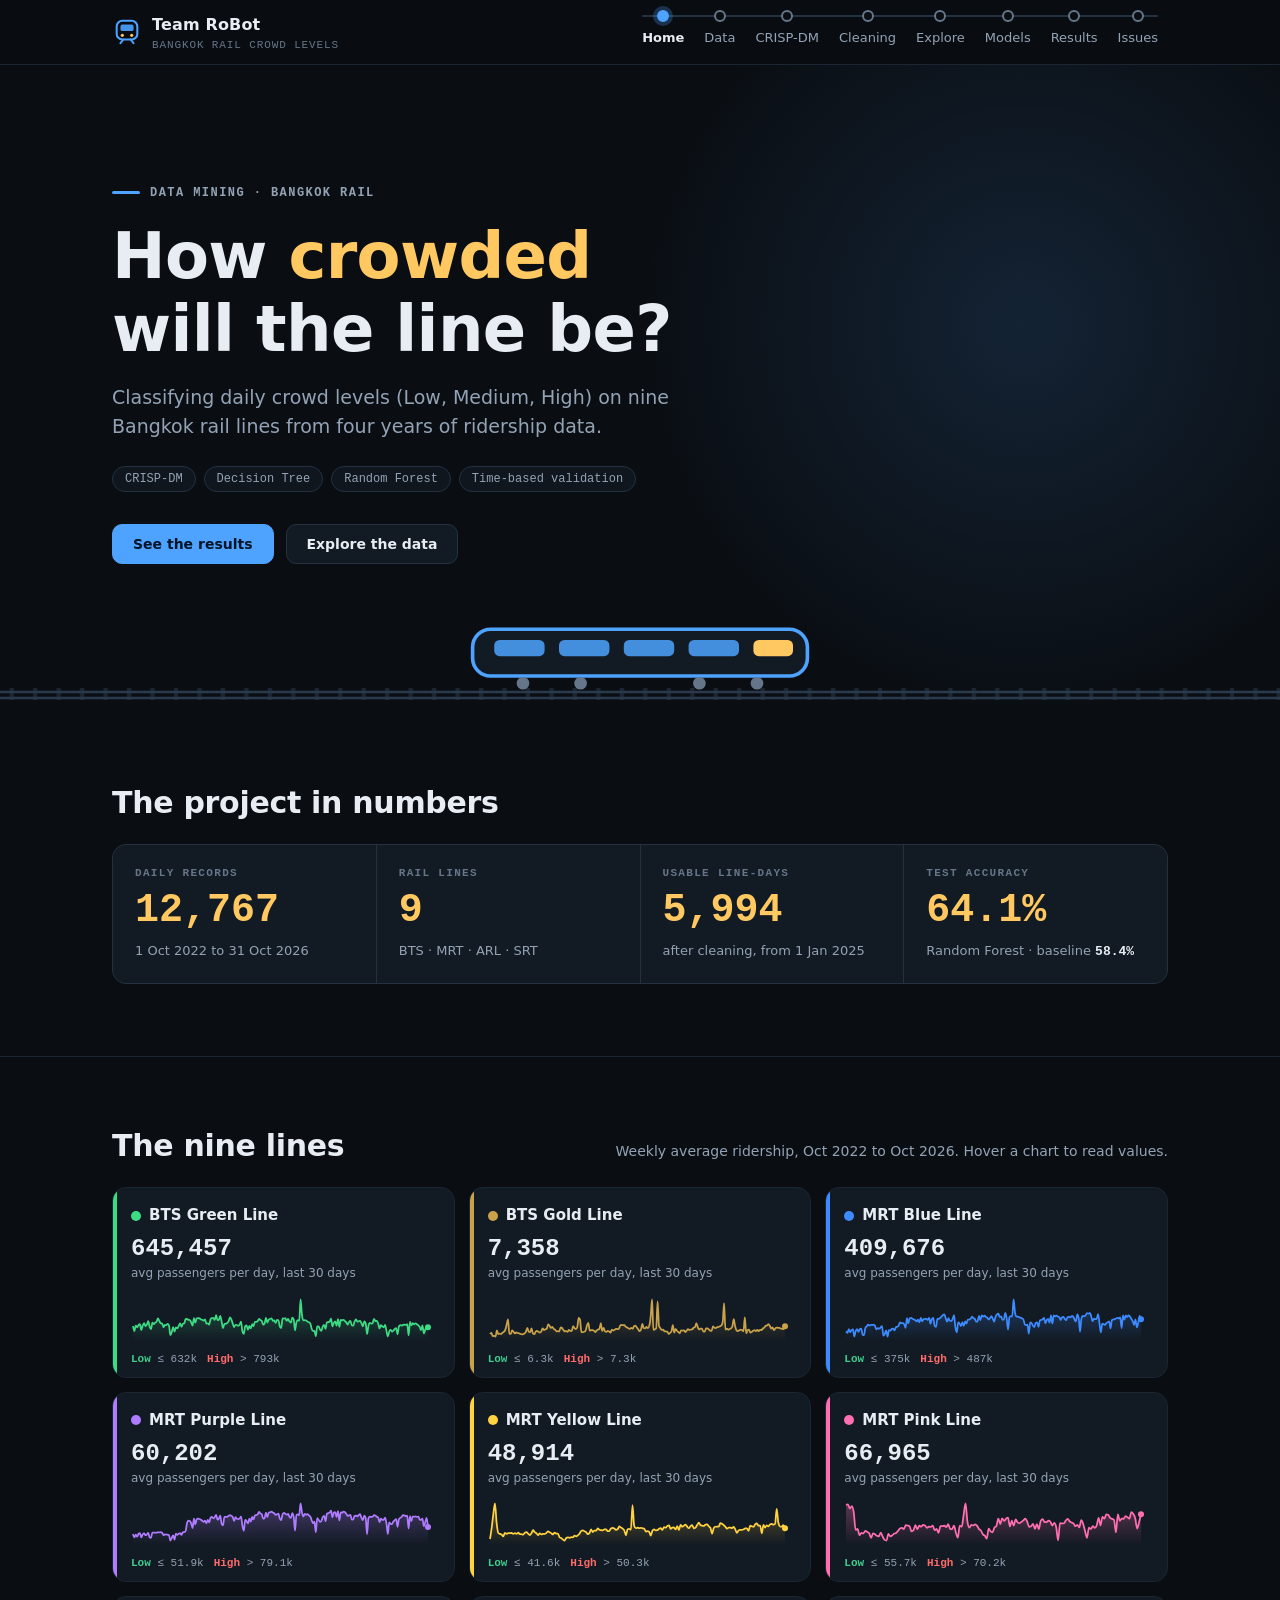
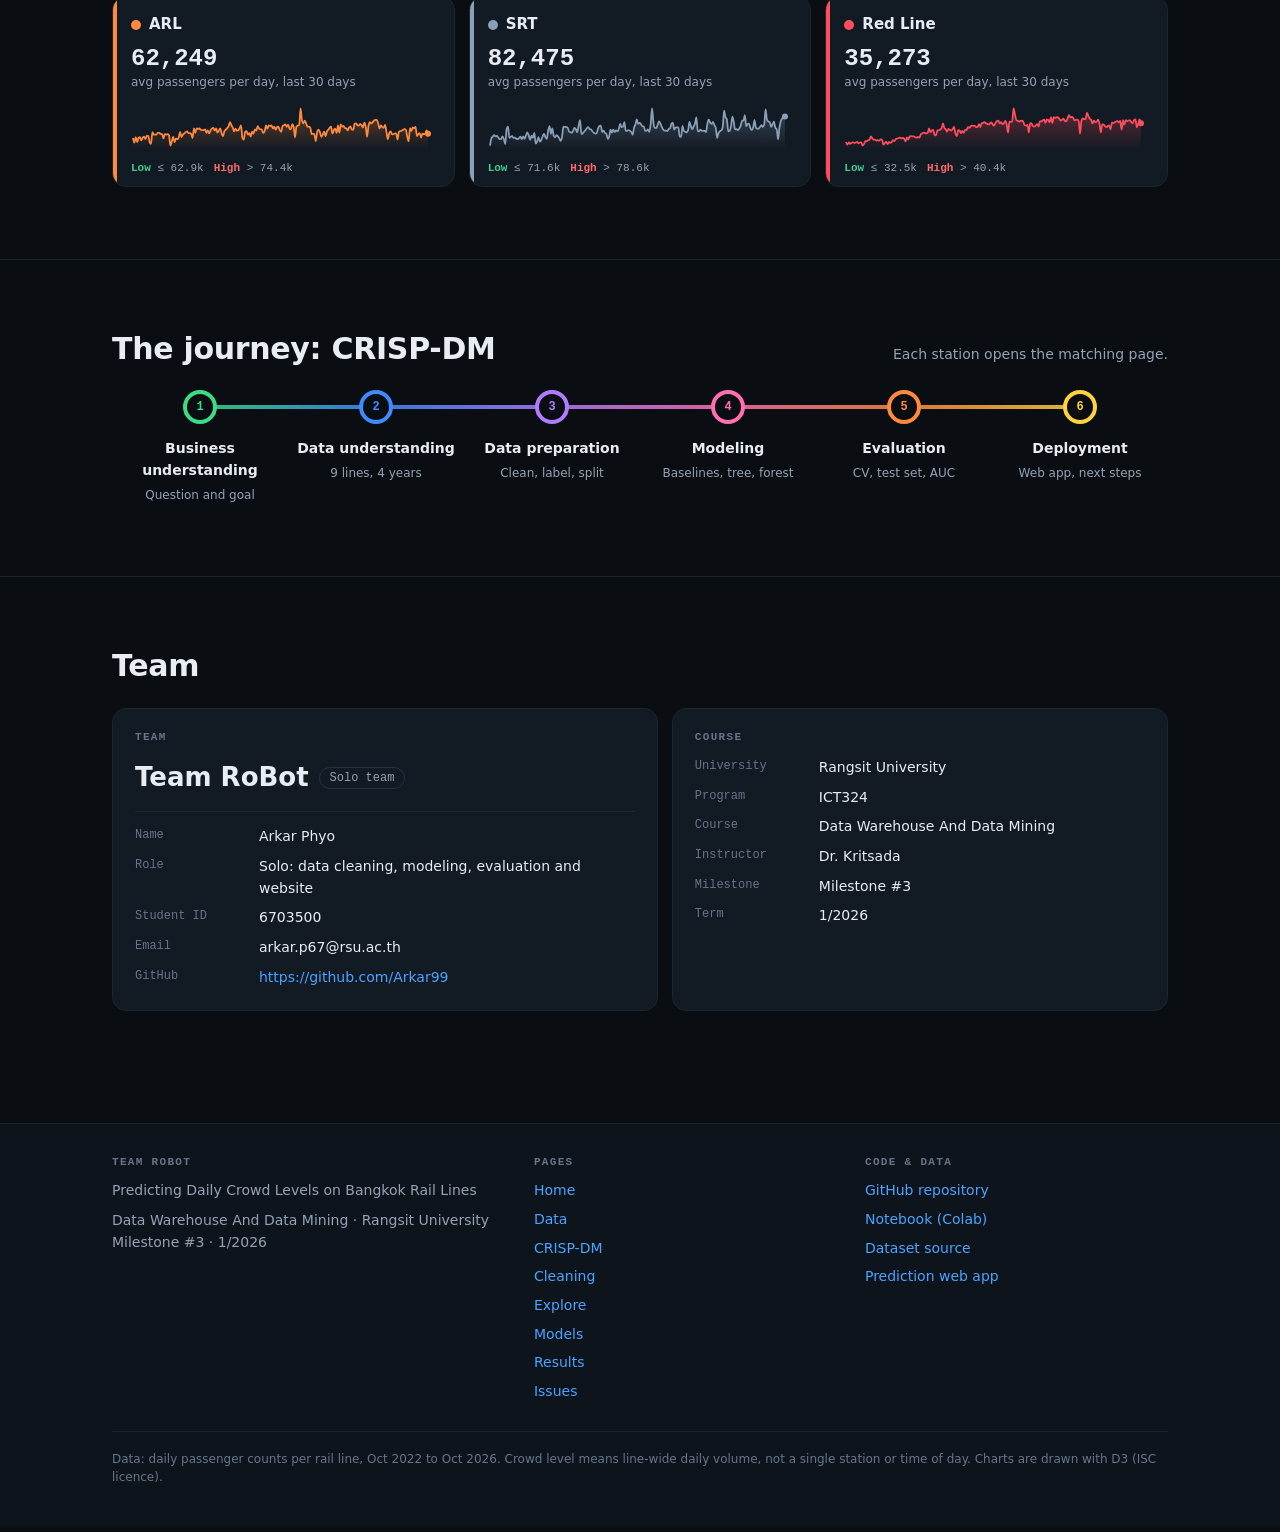
==== index.html @ c1cdb052 "initial push" ====
<!doctype html>
<html lang="en">
<head>
<meta charset="utf-8">
<meta name="viewport" content="width=device-width, initial-scale=1">
<title>Bangkok Rail Crowd Levels · Team RoBot</title>
<meta name="description" content="Data mining project: predicting Low, Medium or High daily crowd levels on nine Bangkok rail lines.">
<meta name="theme-color" content="#0a0e13">
<link rel="icon" href="assets/img/favicon.svg" type="image/svg+xml">
<link rel="stylesheet" href="assets/css/style.css">
</head>
<body data-page="home">
<a class="skip" href="#main">Skip to content</a>
<header id="site-header"></header>
<main id="main">

<section class="hero">
  <div class="wrap">
    <span class="kicker">Data mining · Bangkok rail</span>
    <h1>How <em>crowded</em> will the line be?</h1>
    <p class="lede">Classifying daily crowd levels (Low, Medium, High) on nine Bangkok rail lines from four years of ridership data.</p>
    <div class="chips" aria-label="Methods used">
      <span class="chip">CRISP-DM</span><span class="chip">Decision Tree</span><span class="chip">Random Forest</span><span class="chip">Time-based validation</span>
    </div>
    <div class="cta">
      <a class="btn primary" href="results.html">See the results</a>
      <a class="btn" href="explore.html">Explore the data</a>
    </div>
  </div>
  <div class="track" aria-hidden="true">
    <svg viewBox="0 0 1200 72" preserveAspectRatio="none">
      <defs><pattern id="sleepers" width="22" height="72" patternUnits="userSpaceOnUse"><rect x="9" y="46" width="4" height="12" fill="#1b2632"/></pattern></defs>
      <rect width="1200" height="72" fill="url(#sleepers)"/>
      <line x1="0" y1="50" x2="1200" y2="50" stroke="#2a3a4c" stroke-width="2.5" vector-effect="non-scaling-stroke"/>
      <line x1="0" y1="56" x2="1200" y2="56" stroke="#2a3a4c" stroke-width="2.5" vector-effect="non-scaling-stroke"/>
    </svg>
    <svg class="train" viewBox="0 0 190 40">
      <rect x="2" y="4" width="186" height="26" rx="10" fill="#121a23" stroke="#4da3ff" stroke-width="2"/>
      <g fill="#4da3ff" opacity=".85"><rect x="14" y="10" width="28" height="9" rx="3"/><rect x="50" y="10" width="28" height="9" rx="3"/><rect x="86" y="10" width="28" height="9" rx="3"/><rect x="122" y="10" width="28" height="9" rx="3"/></g>
      <rect x="158" y="10" width="22" height="9" rx="3" fill="#ffc861"/>
      <circle cx="30" cy="34" r="3.5" fill="#66768a"/><circle cx="62" cy="34" r="3.5" fill="#66768a"/><circle cx="128" cy="34" r="3.5" fill="#66768a"/><circle cx="160" cy="34" r="3.5" fill="#66768a"/>
    </svg>
  </div>
</section>

<section class="section">
  <div class="wrap">
    <div class="section-head"><h2>The project in numbers</h2></div>
    <div class="board" id="board" aria-live="polite"></div>
  </div>
</section>

<section class="section">
  <div class="wrap">
    <div class="section-head"><h2>The nine lines</h2><p>Weekly average ridership, Oct 2022 to Oct 2026. Hover a chart to read values.</p></div>
    <div class="cards" id="cards"></div>
  </div>
</section>

<section class="section">
  <div class="wrap">
    <div class="section-head"><h2>The journey: CRISP-DM</h2><p>Each station opens the matching page.</p></div>
    <ol class="route" id="route"></ol>
  </div>
</section>

<section class="section">
  <div class="wrap">
    <div class="section-head"><h2>Team</h2></div>
    <div class="team" id="team"></div>
  </div>
</section>

</main>
<footer id="site-footer"></footer>
<script src="assets/js/config.js"></script>
<script src="data/site-data.js"></script>
<script src="assets/vendor/d3.min.js"></script>
<script src="assets/js/charts.js"></script>
<script src="assets/js/charts-more.js"></script>
<script src="assets/js/common.js"></script>
<script src="assets/js/home.js"></script>
</body>
</html>
---- assets/css/style.css ----
/* ==========================================================================
   Team RoBot · Bangkok Rail Crowd Levels
   Design system: dark, minimal, train / departure-board theme
   ========================================================================== */

:root {
  color-scheme: dark;

  /* surfaces */
  --bg: #0a0e13;
  --bg-2: #0e141b;
  --surface: #121a23;
  --surface-2: #18222e;
  --border: #243140;
  --border-soft: #1b2632;

  /* text */
  --text: #e7edf3;
  --muted: #93a3b5;
  --faint: #66768a;

  /* accents */
  --accent: #4da3ff;          /* signal blue: links, focus, active station */
  --board: #ffc861;           /* departure-board amber: big numbers */
  --placeholder: #ffb547;

  /* crowd levels (always used with a text label too) */
  --low: #3ecf8e;
  --medium: #f5b942;
  --high: #ff6b6b;

  /* one colour per rail line */
  --l-bts-green: #3ddc84;
  --l-bts-gold: #c9a24a;
  --l-mrt-blue: #3d8bff;
  --l-mrt-purple: #b07cff;
  --l-mrt-yellow: #ffd23f;
  --l-mrt-pink: #ff6fb1;
  --l-arl: #ff8a3d;
  --l-srt: #8aa0b8;
  --l-red: #ff4d5e;

  --radius: 14px;
  --radius-sm: 8px;
  --maxw: 1120px;
  --gutter: clamp(16px, 4vw, 32px);

  --font: ui-sans-serif, system-ui, -apple-system, "Segoe UI", Roboto, "Helvetica Neue", Arial, sans-serif;
  --mono: ui-monospace, "SF Mono", "Cascadia Code", "JetBrains Mono", Menlo, Consolas, monospace;
}

*, *::before, *::after { box-sizing: border-box; }
html { scroll-behavior: smooth; -webkit-text-size-adjust: 100%; }
body {
  margin: 0;
  background: var(--bg);
  color: var(--text);
  font: 16px/1.55 var(--font);
  -webkit-font-smoothing: antialiased;
  min-height: 100vh;
  display: flex;
  flex-direction: column;
}
main { flex: 1; }
h1, h2, h3, h4 { line-height: 1.15; margin: 0; letter-spacing: -0.01em; }
p { margin: 0; }
a { color: var(--accent); text-decoration: none; }
a:hover { text-decoration: underline; text-underline-offset: 3px; }
:focus-visible { outline: 2px solid var(--accent); outline-offset: 3px; border-radius: 4px; }
img, svg { max-width: 100%; }

.skip {
  position: absolute; left: -999px; top: 8px; z-index: 100;
  background: var(--accent); color: #001428; padding: 8px 14px; border-radius: 6px; font-weight: 600;
}
.skip:focus { left: 8px; }
.sr-only {
  position: absolute !important; width: 1px; height: 1px; overflow: hidden;
  clip: rect(0 0 0 0); white-space: nowrap;
}
.wrap { width: 100%; max-width: var(--maxw); margin: 0 auto; padding: 0 var(--gutter); }
.mono { font-family: var(--mono); }

/* Placeholders for personal info: easy to spot, easy to replace in config.js */
.ph {
  color: var(--placeholder);
  border-bottom: 1px dashed var(--placeholder);
  white-space: nowrap;
}

/* ---------- Header / metro-style navigation ---------- */
.site-header {
  position: sticky; top: 0; z-index: 50;
  background: color-mix(in srgb, var(--bg) 82%, transparent);
  backdrop-filter: blur(12px);
  -webkit-backdrop-filter: blur(12px);
  border-bottom: 1px solid var(--border-soft);
}
.nav { display: flex; align-items: center; justify-content: space-between; gap: 16px; min-height: 64px; }
.brand { display: flex; align-items: center; gap: 10px; color: var(--text); font-weight: 650; letter-spacing: 0.01em; }
.brand:hover { text-decoration: none; }
.brand svg { width: 30px; height: 30px; flex: none; }
.brand small { display: block; font: 500 11px/1 var(--mono); color: var(--faint); letter-spacing: 0.08em; text-transform: uppercase; margin-top: 3px; }

.nav-list { display: flex; list-style: none; margin: 0; padding: 0; position: relative; }
.nav-list::before {            /* the track the stations sit on */
  content: ""; position: absolute; left: 10px; right: 10px; top: 9px; height: 2px;
  background: var(--border); border-radius: 2px;
}
.nav-list a {
  position: relative; display: block; padding: 22px 10px 10px; text-align: center;
  font-size: 13px; color: var(--muted); white-space: nowrap;
}
.nav-list a::before {          /* the station dot */
  content: ""; position: absolute; left: 50%; top: 4px; width: 12px; height: 12px;
  margin-left: -6px; border-radius: 50%;
  background: var(--bg); border: 2px solid var(--faint);
  transition: border-color .2s, background .2s, box-shadow .2s;
}
.nav-list a:hover { color: var(--text); text-decoration: none; }
.nav-list a:hover::before { border-color: var(--accent); }
.nav-list a[aria-current="page"] { color: var(--text); font-weight: 600; }
.nav-list a[aria-current="page"]::before {
  background: var(--accent); border-color: var(--accent);
  box-shadow: 0 0 0 4px color-mix(in srgb, var(--accent) 25%, transparent);
}
.nav-toggle {
  display: none; background: none; border: 1px solid var(--border); color: var(--text);
  border-radius: var(--radius-sm); padding: 8px 12px; font: 600 13px var(--font); cursor: pointer;
}

@media (max-width: 960px) {
  .nav-toggle { display: inline-flex; align-items: center; gap: 8px; }
  .nav-list {
    display: none; position: absolute; left: 0; right: 0; top: 64px; flex-direction: column;
    background: var(--bg-2); border-bottom: 1px solid var(--border); padding: 8px var(--gutter) 16px;
  }
  .nav-list::before { left: calc(var(--gutter) + 11px); right: auto; top: 14px; bottom: 22px; width: 2px; height: auto; }
  .nav-list.open { display: flex; }
  .nav-list a { text-align: left; padding: 10px 10px 10px 34px; font-size: 15px; }
  .nav-list a::before { left: 6px; top: 50%; margin: -6px 0 0 0; }
}

/* ---------- Hero ---------- */
.hero { position: relative; overflow: hidden; padding: clamp(56px, 11vw, 112px) 0 clamp(96px, 14vw, 150px); }
.hero::after {                  /* soft glow */
  content: ""; position: absolute; inset: -20% -10% auto auto; width: 60%; height: 120%;
  background: radial-gradient(closest-side, color-mix(in srgb, var(--accent) 14%, transparent), transparent);
  pointer-events: none;
}
.hero .wrap { position: relative; z-index: 1; }
.kicker {
  display: inline-flex; align-items: center; gap: 10px; font: 600 12px var(--mono);
  letter-spacing: 0.12em; text-transform: uppercase; color: var(--muted);
}
.kicker::before { content: ""; width: 28px; height: 3px; border-radius: 2px; background: var(--accent); }
.hero h1 { font-size: clamp(34px, 6.2vw, 64px); font-weight: 760; margin: 18px 0 16px; max-width: 14ch; }
.hero h1 em { font-style: normal; color: var(--board); }
.lede { font-size: clamp(16px, 2vw, 19px); color: var(--muted); max-width: 52ch; }
.chips { display: flex; flex-wrap: wrap; gap: 8px; margin-top: 24px; }
.chip {
  font: 500 12px var(--mono); color: var(--muted); border: 1px solid var(--border);
  border-radius: 999px; padding: 5px 12px; background: color-mix(in srgb, var(--surface) 70%, transparent);
}
.cta { display: flex; flex-wrap: wrap; gap: 12px; margin-top: 32px; }
.btn {
  display: inline-flex; align-items: center; gap: 8px; font: 600 14px var(--font);
  padding: 11px 20px; border-radius: 10px; border: 1px solid var(--border);
  color: var(--text); background: var(--surface); transition: border-color .2s, transform .2s;
}
.btn:hover { text-decoration: none; border-color: var(--accent); transform: translateY(-1px); }
.btn.primary { background: var(--accent); border-color: var(--accent); color: #001428; }
.btn.primary:hover { background: color-mix(in srgb, var(--accent) 88%, white); }

.track { position: absolute; left: 0; right: 0; bottom: 0; height: 72px; pointer-events: none; }
.track svg { width: 100%; height: 100%; display: block; }
.train { position: absolute; bottom: 20px; left: 0; width: 190px; animation: drive 26s linear infinite; }
@keyframes drive { from { transform: translateX(-220px); } to { transform: translateX(calc(100vw + 40px)); } }

/* ---------- Sections ---------- */
.section { padding: clamp(40px, 7vw, 72px) 0; }
.section + .section { border-top: 1px solid var(--border-soft); }
.section-head { display: flex; align-items: baseline; justify-content: space-between; gap: 16px; flex-wrap: wrap; margin-bottom: 24px; }
.section-head h2 { font-size: clamp(22px, 3vw, 30px); }
.section-head p { color: var(--muted); font-size: 14px; }
.eyebrow { font: 600 11px var(--mono); letter-spacing: .14em; text-transform: uppercase; color: var(--faint); margin-bottom: 8px; }

/* ---------- Departure-board stat tiles ---------- */
.board { display: grid; grid-template-columns: repeat(4, 1fr); gap: 1px; background: var(--border); border: 1px solid var(--border); border-radius: var(--radius); overflow: hidden; }
.tile { background: var(--surface); padding: 22px 22px 20px; }
.tile .label { font: 600 11px var(--mono); letter-spacing: .12em; text-transform: uppercase; color: var(--faint); }
.tile .num { font: 700 clamp(28px, 4vw, 40px)/1.1 var(--mono); color: var(--board); margin: 10px 0 8px; font-variant-numeric: tabular-nums; }
.tile .sub { font-size: 13px; color: var(--muted); }
.tile .sub b { color: var(--text); font-weight: 600; font-family: var(--mono); }
@media (max-width: 860px) { .board { grid-template-columns: repeat(2, 1fr); } }
@media (max-width: 420px)  { .tile { padding: 16px; } }

/* ---------- Line cards ---------- */
.cards { display: grid; grid-template-columns: repeat(3, 1fr); gap: 14px; }
.card {
  position: relative; background: var(--surface); border: 1px solid var(--border-soft);
  border-radius: var(--radius); padding: 16px 18px 12px; overflow: hidden;
}
.card::before { content: ""; position: absolute; left: 0; top: 0; bottom: 0; width: 4px; background: var(--c, var(--accent)); }
.card .name { display: flex; align-items: center; gap: 8px; font-weight: 650; font-size: 15px; }
.card .name i { width: 10px; height: 10px; border-radius: 50%; background: var(--c); flex: none; }
.card .big { font: 700 24px/1.2 var(--mono); margin-top: 8px; font-variant-numeric: tabular-nums; }
.card .cap { font-size: 12px; color: var(--muted); }
.card .spark { margin-top: 6px; height: 56px; position: relative; }
.card .levels { display: flex; gap: 10px; flex-wrap: wrap; margin-top: 8px; font: 500 11px var(--mono); color: var(--muted); }
.card .levels b { font-weight: 600; }
.lv-low { color: var(--low); } .lv-medium { color: var(--medium); } .lv-high { color: var(--high); }
@media (max-width: 900px) { .cards { grid-template-columns: repeat(2, 1fr); } }
@media (max-width: 560px) { .cards { grid-template-columns: 1fr; } }

/* ---------- CRISP-DM route map ---------- */
.route { list-style: none; margin: 0; padding: 0; display: grid; grid-template-columns: repeat(6, 1fr); position: relative; }
.route::before {
  content: ""; position: absolute; left: calc(100% / 12); right: calc(100% / 12); top: 15px; height: 4px; border-radius: 2px;
  background: linear-gradient(90deg, var(--l-bts-green), var(--l-mrt-blue), var(--l-mrt-purple), var(--l-mrt-pink), var(--l-arl), var(--l-mrt-yellow));
  opacity: .85;
}
.route li { position: relative; text-align: center; padding: 0 6px; }
.route a { display: block; color: var(--text); }
.route a:hover { text-decoration: none; }
.route .stop {
  display: block; width: 34px; height: 34px; margin: 0 auto 14px; border-radius: 50%;
  background: var(--bg); border: 4px solid var(--c); position: relative; z-index: 1;
  display: grid; place-items: center; font: 700 12px var(--mono); color: var(--c);
  transition: transform .2s, background .2s;
}
.route a:hover .stop, .route a:focus-visible .stop { transform: scale(1.12); background: color-mix(in srgb, var(--c) 18%, var(--bg)); }
.route .t { display: block; font-weight: 650; font-size: 14px; }
.route .d { display: block; font-size: 12px; color: var(--muted); margin-top: 4px; }
@media (max-width: 760px) {
  .route { grid-template-columns: 1fr; gap: 6px; }
  .route::before { left: 16px; right: auto; top: 16px; bottom: 16px; width: 4px; height: auto; background: linear-gradient(180deg, var(--l-bts-green), var(--l-mrt-blue), var(--l-mrt-purple), var(--l-mrt-pink), var(--l-arl), var(--l-mrt-yellow)); }
  .route li { text-align: left; padding: 0; }
  .route a { display: grid; grid-template-columns: 34px 1fr; column-gap: 16px; align-items: center; padding: 8px 0; }
  .route .stop { margin: 0; grid-row: span 2; }
  .route .d { margin-top: 0; }
}

/* ---------- Team card ---------- */
.team { display: grid; grid-template-columns: 1.1fr 1fr; gap: 14px; }
.panel { background: var(--surface); border: 1px solid var(--border-soft); border-radius: var(--radius); padding: 22px; }
.panel h3 { font-size: 13px; font: 600 11px var(--mono); letter-spacing: .12em; text-transform: uppercase; color: var(--faint); margin-bottom: 14px; }
.team-name { font-size: 26px; font-weight: 740; }
.team-name small { display: inline-block; margin-left: 10px; font: 500 12px var(--mono); color: var(--muted); border: 1px solid var(--border); border-radius: 999px; padding: 3px 10px; vertical-align: middle; }
.kv { display: grid; grid-template-columns: 110px 1fr; gap: 8px 14px; margin: 0; font-size: 14px; }
.kv dt { color: var(--faint); font: 500 12px var(--mono); padding-top: 2px; }
.kv dd { margin: 0; word-break: break-word; }
.member { padding-top: 14px; margin-top: 14px; border-top: 1px solid var(--border-soft); }
@media (max-width: 760px) { .team { grid-template-columns: 1fr; } .kv { grid-template-columns: 96px 1fr; } }

/* ---------- Tooltip (shared by all charts) ---------- */
.rb-tip {
  position: fixed; z-index: 200; pointer-events: none; opacity: 0; transition: opacity .12s;
  background: #05080c; border: 1px solid var(--border); border-radius: 8px; padding: 7px 10px;
  font: 500 12px/1.4 var(--mono); color: var(--text); box-shadow: 0 8px 24px rgba(0,0,0,.45); max-width: 260px;
}
.rb-tip.on { opacity: 1; }
.rb-tip b { color: var(--board); font-weight: 600; }
.rb-tip .m { color: var(--muted); }

/* ---------- Under-construction note (stub pages only) ---------- */
.stub { border: 1px dashed var(--border); border-radius: var(--radius); padding: 40px 28px; text-align: center; color: var(--muted); }
.stub h2 { color: var(--text); margin-bottom: 10px; }

/* ---------- Footer ---------- */
.site-footer { border-top: 1px solid var(--border-soft); background: var(--bg-2); padding: 32px 0 40px; margin-top: 40px; }
.foot { display: grid; grid-template-columns: 1.3fr 1fr 1fr; gap: 28px; font-size: 14px; color: var(--muted); }
.foot h4 { font: 600 11px var(--mono); letter-spacing: .12em; text-transform: uppercase; color: var(--faint); margin-bottom: 12px; }
.foot ul { list-style: none; margin: 0; padding: 0; display: grid; gap: 7px; }
.foot .fine { grid-column: 1 / -1; border-top: 1px solid var(--border-soft); padding-top: 18px; font-size: 12px; color: var(--faint); }
@media (max-width: 760px) { .foot { grid-template-columns: 1fr; gap: 22px; } }

@media (prefers-reduced-motion: reduce) {
  html { scroll-behavior: auto; }
  .train { animation: none; left: 62%; }
  * { transition: none !important; }
}

/* ==========================================================================
   Part 2 additions: inner-page hero, chart cards, controls, tables, cycle
   ========================================================================== */
.page-hero { padding: clamp(40px, 7vw, 76px) 0 8px; position: relative; }
.page-hero h1 { font-size: clamp(30px, 5vw, 50px); font-weight: 760; margin: 14px 0 12px; }
.page-hero .lede { max-width: 60ch; }

.grid-2 { display: grid; grid-template-columns: 1fr 1fr; gap: 14px; }
.grid-3 { display: grid; grid-template-columns: repeat(3, 1fr); gap: 14px; }
@media (max-width: 860px) { .grid-2, .grid-3 { grid-template-columns: 1fr; } }

.question { font-size: clamp(22px, 3.4vw, 34px); font-weight: 700; line-height: 1.25; letter-spacing: -0.01em; max-width: 30ch; }
.question em { font-style: normal; color: var(--board); }
.facts { display: grid; grid-template-columns: repeat(3, 1fr); gap: 1px; background: var(--border); border: 1px solid var(--border); border-radius: var(--radius); overflow: hidden; margin-top: 28px; }
.fact { background: var(--surface); padding: 16px 20px; }
.fact .k { font: 600 11px var(--mono); letter-spacing: .12em; text-transform: uppercase; color: var(--faint); }
.fact .v { margin-top: 8px; font-size: 15px; }
.fact .v b { font-weight: 600; }
@media (max-width: 760px) { .facts { grid-template-columns: 1fr; } }

.chart-card { background: var(--surface); border: 1px solid var(--border-soft); border-radius: var(--radius); padding: 20px 22px 18px; }
.chart-card + .chart-card { margin-top: 14px; }
.chart-head { display: flex; justify-content: space-between; align-items: flex-start; gap: 14px; flex-wrap: wrap; margin-bottom: 14px; }
.chart-head h3 { font-size: 17px; font-weight: 650; letter-spacing: 0; }
.chart-head p { font-size: 13px; color: var(--muted); margin-top: 3px; max-width: 62ch; }
.chart { position: relative; width: 100%; }
.chart svg { display: block; overflow: visible; }
.legend { display: flex; flex-wrap: wrap; gap: 8px 18px; font: 500 12px var(--mono); color: var(--muted); margin-bottom: 8px; }
.legend span { display: inline-flex; align-items: center; gap: 7px; }
.legend i { width: 14px; height: 10px; border-radius: 3px; display: inline-block; background: var(--c); }
.legend i.line { width: 2px; height: 14px; border-radius: 0; }
.legend i.hatch { background: repeating-linear-gradient(135deg, var(--c) 0 2px, transparent 2px 5px); border: 1px solid var(--c); }
.axis path, .axis line { stroke: var(--border); }
.axis text { fill: var(--faint); font-size: 11px; }

.seg { display: flex; flex-wrap: wrap; gap: 6px; }
.seg button {
  font: 500 12px var(--mono); color: var(--muted); background: transparent; cursor: pointer;
  border: 1px solid var(--border); border-radius: 999px; padding: 6px 12px; display: inline-flex; align-items: center; gap: 7px;
  transition: border-color .15s, background .15s, color .15s;
}
.seg button i { width: 8px; height: 8px; border-radius: 50%; background: var(--c, var(--accent)); display: inline-block; }
.seg button:hover { color: var(--text); border-color: var(--faint); }
.seg button[aria-pressed="true"] { color: var(--text); border-color: var(--c, var(--accent)); background: color-mix(in srgb, var(--c, var(--accent)) 16%, transparent); }

.share-row { display: grid; grid-template-columns: repeat(3, 1fr); gap: 10px; margin-top: 14px; }
.share { border: 1px solid var(--border-soft); border-radius: var(--radius-sm); padding: 10px 14px; background: var(--bg-2); }
.share .k { font: 600 11px var(--mono); letter-spacing: .1em; text-transform: uppercase; }
.share .v { font: 700 20px var(--mono); margin-top: 4px; }
.share .s { font-size: 12px; color: var(--muted); }
@media (max-width: 560px) { .share-row { grid-template-columns: 1fr; } }

.scroll-x { overflow-x: auto; }
.table { width: 100%; border-collapse: collapse; font-size: 14px; min-width: 520px; }
.table th { text-align: left; font: 600 11px var(--mono); letter-spacing: .1em; text-transform: uppercase; color: var(--faint); padding: 0 14px 10px 0; }
.table td { padding: 10px 14px 10px 0; border-top: 1px solid var(--border-soft); vertical-align: top; }
.table code, .code { font: 500 13px var(--mono); color: var(--board); }

.callout { border-left: 3px solid var(--accent); background: color-mix(in srgb, var(--accent) 8%, transparent); padding: 14px 18px; border-radius: 0 10px 10px 0; color: var(--muted); font-size: 14px; }
.callout b { color: var(--text); font-weight: 600; }

/* CRISP-DM cycle */
.cycle-wrap { display: grid; grid-template-columns: 1.05fr 1fr; gap: 28px; align-items: start; }
.cycle svg { width: 100%; height: auto; display: block; overflow: visible; }
.cycle .node { cursor: pointer; outline: none; }
.cycle .node circle.ring { fill: var(--bg); stroke: var(--c); stroke-width: 4; transition: fill .2s, transform .2s; transform-box: fill-box; transform-origin: center; }
.cycle .node:hover circle.ring, .cycle .node:focus-visible circle.ring, .cycle .node.on circle.ring { fill: color-mix(in srgb, var(--c) 22%, var(--bg)); }
.cycle .node:hover circle.ring { transform: scale(1.08); }
.cycle .node:focus-visible circle.ring { stroke-width: 6; }
.cycle .node text.n { fill: var(--c); font: 700 15px var(--mono); text-anchor: middle; dominant-baseline: central; pointer-events: none; }
.cycle .node text.lab { fill: var(--muted); font: 600 13px var(--font); }
.cycle .node.on text.lab { fill: var(--text); }
.cycle .arc { fill: var(--faint); opacity: .6; }
.cycle .core text { fill: var(--muted); font: 600 12px var(--mono); letter-spacing: .12em; text-anchor: middle; }
@media (max-width: 700px) { .cycle .node text.lab { display: none; } }

.phases { margin: 0 0 14px; }
.phases button { padding: 6px 11px; }
.phases button b { font-weight: 700; color: var(--c); }
.detail { background: var(--surface); border: 1px solid var(--border-soft); border-top: 3px solid var(--c, var(--accent)); border-radius: var(--radius); padding: 22px; min-height: 360px; }
.detail h3 { font-size: 22px; }
.detail .is { color: var(--muted); margin-top: 4px; font-size: 14px; }
.detail .fig { font: 700 clamp(22px, 3vw, 30px)/1.15 var(--mono); color: var(--board); margin: 18px 0 4px; }
.detail .figcap { font: 600 11px var(--mono); letter-spacing: .1em; text-transform: uppercase; color: var(--faint); }
.detail dl { margin: 18px 0 0; display: grid; gap: 12px; font-size: 14px; }
.detail dt { font: 600 11px var(--mono); letter-spacing: .1em; text-transform: uppercase; color: var(--faint); margin-bottom: 3px; }
.detail dd { margin: 0; }
.detail .go { margin-top: 18px; display: inline-flex; }
@media (max-width: 860px) { .cycle-wrap { grid-template-columns: 1fr; } .detail { min-height: 0; } }

.loops { display: grid; gap: 12px; }
.loop { background: var(--surface); border: 1px solid var(--border-soft); border-radius: var(--radius); padding: 16px 20px; display: grid; grid-template-columns: 250px 1fr auto; gap: 8px 22px; align-items: center; }
.loop .path { display: flex; align-items: center; flex-wrap: wrap; gap: 8px; font: 600 12px var(--mono); }
.loop .path span { display: inline-flex; align-items: center; gap: 6px; }
.loop .path i { width: 9px; height: 9px; border-radius: 50%; background: var(--c); display: inline-block; }
.loop .path .arrow { color: var(--faint); }
.loop p { font-size: 14px; color: var(--muted); }
.loop .ev { font: 600 13px var(--mono); color: var(--board); text-align: right; }
@media (max-width: 900px) { .loop { grid-template-columns: 1fr; } .loop .ev { text-align: left; } }

.why { display: grid; grid-template-columns: repeat(3, 1fr); gap: 14px; }
.why .panel h3 { margin-bottom: 8px; }
.why .panel p { font-size: 14px; color: var(--muted); }
.why .panel b { color: var(--text); font-weight: 650; display: block; font-size: 17px; margin-bottom: 6px; }
@media (max-width: 860px) { .why { grid-template-columns: 1fr; } }

/* previous / next page */
.pager { display: flex; justify-content: space-between; gap: 14px; padding: 8px 0 0; }
.pager a { display: block; border: 1px solid var(--border-soft); background: var(--surface); border-radius: var(--radius); padding: 14px 20px; min-width: 40%; color: var(--text); transition: border-color .2s; }
.pager a:hover { text-decoration: none; border-color: var(--accent); }
.pager small { display: block; font: 600 11px var(--mono); letter-spacing: .12em; text-transform: uppercase; color: var(--faint); margin-bottom: 4px; }
.pager .next { text-align: right; margin-left: auto; }
@media (max-width: 560px) { .pager { flex-direction: column; } .pager a { min-width: 0; } .pager .next { text-align: left; } }

/* ==========================================================================
   Part 2 additions: page heads, question card, flow, tables, chart boxes,
   segmented controls, legends, CRISP-DM phases
   ========================================================================== */
.page-head { padding: clamp(40px, 7vw, 72px) 0 8px; }
.page-head h1 { font-size: clamp(30px, 5vw, 48px); font-weight: 760; margin: 14px 0 12px; }
.page-head .lede { max-width: 60ch; }

.qcard {
  border: 1px solid var(--border); border-left: 4px solid var(--accent); border-radius: var(--radius);
  background: linear-gradient(135deg, var(--surface), var(--bg-2)); padding: clamp(20px, 4vw, 34px);
}
.qcard .q { font-size: clamp(20px, 3vw, 30px); font-weight: 650; line-height: 1.3; max-width: 30ch; }
.qcard .q em { font-style: normal; color: var(--board); }
.flow { display: flex; flex-wrap: wrap; align-items: center; gap: 10px; margin-top: 24px; }
.flow .node { font: 600 13px var(--mono); border: 1px solid var(--border); border-radius: 10px; padding: 8px 14px; background: var(--bg); }
.flow .node.out { display: inline-flex; gap: 8px; padding: 6px 8px; }
.flow .arrow { color: var(--faint); font: 700 18px var(--mono); }
.pill { border-radius: 6px; padding: 2px 9px; color: var(--ink, #06121c); font: 700 12px var(--mono); }
.pill.low { background: var(--low); } .pill.medium { background: var(--medium); } .pill.high { background: var(--high); }

.grid-2 { display: grid; grid-template-columns: 1fr 1fr; gap: 14px; }
.grid-2.wide-left { grid-template-columns: 1.25fr 1fr; }
@media (max-width: 860px) { .grid-2, .grid-2.wide-left { grid-template-columns: 1fr; } }
.panel .chart-title { font: 600 11px var(--mono); letter-spacing: .12em; text-transform: uppercase; color: var(--faint); margin-bottom: 4px; }
.panel .chart-sub { font-size: 13px; color: var(--muted); margin-bottom: 14px; }
.chart { position: relative; width: 100%; min-height: 40px; }
.caption { font-size: 12.5px; color: var(--muted); margin-top: 12px; }
.caption b { color: var(--text); font-weight: 600; }

.legend { display: flex; flex-wrap: wrap; gap: 6px 16px; font: 500 12px var(--mono); color: var(--muted); margin-top: 10px; }
.legend i { display: inline-block; width: 10px; height: 10px; border-radius: 3px; margin-right: 6px; vertical-align: -1px; }

.seg { display: flex; flex-wrap: wrap; gap: 6px; margin-bottom: 14px; }
.seg button {
  display: inline-flex; align-items: center; gap: 7px; font: 500 12.5px var(--font); color: var(--muted);
  background: var(--bg-2); border: 1px solid var(--border); border-radius: 999px; padding: 6px 12px; cursor: pointer;
  transition: border-color .15s, color .15s, background .15s;
}
.seg button i { width: 9px; height: 9px; border-radius: 50%; background: var(--c); }
.seg button:hover { color: var(--text); border-color: var(--faint); }
.seg button[aria-pressed="true"] { color: var(--text); border-color: var(--c); background: color-mix(in srgb, var(--c) 16%, var(--bg-2)); }
.readout { display: flex; flex-wrap: wrap; gap: 6px 22px; font: 500 12.5px var(--mono); color: var(--muted); margin-top: 12px; }
.readout b { color: var(--text); font-weight: 600; }

.callout {
  display: flex; gap: 14px; align-items: flex-start; border: 1px solid var(--border-soft); border-radius: var(--radius);
  background: var(--bg-2); padding: 16px 18px; font-size: 14px; color: var(--muted);
}
.callout::before { content: "i"; flex: none; width: 22px; height: 22px; border-radius: 50%; display: grid; place-items: center; background: var(--accent); color: #001428; font: 700 13px var(--mono); }
.callout b { color: var(--text); }

.table-wrap { overflow-x: auto; border: 1px solid var(--border-soft); border-radius: var(--radius); }
table.dict { width: 100%; border-collapse: collapse; font-size: 14px; min-width: 560px; }
.dict th { text-align: left; font: 600 11px var(--mono); letter-spacing: .1em; text-transform: uppercase; color: var(--faint); padding: 12px 16px; background: var(--bg-2); border-bottom: 1px solid var(--border); }
.dict td { padding: 11px 16px; border-bottom: 1px solid var(--border-soft); vertical-align: top; color: var(--muted); }
.dict tr:last-child td { border-bottom: 0; }
.dict td:first-child { color: var(--text); font-family: var(--mono); font-size: 13px; white-space: nowrap; }
.dict code { font: 12.5px var(--mono); color: var(--board); }

.board.three { grid-template-columns: repeat(4, 1fr); }
.board.small .tile { padding: 16px 18px; }
.board.small .num { font-size: clamp(22px, 3vw, 30px); }

/* ---------- CRISP-DM phases (vertical metro line) ---------- */
.phases { list-style: none; margin: 0; padding: 0; }
.phase { position: relative; display: grid; grid-template-columns: 48px 1fr; column-gap: 20px; padding-bottom: 26px; scroll-margin-top: 84px; }
.phase:not(:last-child)::before { content: ""; position: absolute; left: 22px; top: 48px; bottom: 0; width: 4px; border-radius: 2px; background: linear-gradient(180deg, var(--c), var(--cn, var(--c))); opacity: .85; }
.phase .badge { width: 48px; height: 48px; border-radius: 50%; border: 4px solid var(--c); background: var(--bg); display: grid; place-items: center; font: 700 16px var(--mono); color: var(--c); z-index: 1; }
.phase-card { background: var(--surface); border: 1px solid var(--border-soft); border-radius: var(--radius); padding: 22px; display: grid; grid-template-columns: 1.05fr 1fr; gap: 24px; }
.phase-card h3 { font-size: 21px; margin-bottom: 14px; }
.phase-card dl { margin: 0; display: grid; gap: 12px; }
.phase-card dt { font: 600 10.5px var(--mono); letter-spacing: .12em; text-transform: uppercase; color: var(--faint); margin-bottom: 3px; }
.phase-card dd { margin: 0; font-size: 14.5px; color: var(--muted); }
.phase-card dd b { color: var(--text); font-weight: 600; }
.phase-card .more { display: inline-block; margin-top: 14px; font: 600 13px var(--font); }
.phase-viz { align-self: center; min-width: 0; }
.phase-viz .chart-title { font: 600 10.5px var(--mono); letter-spacing: .12em; text-transform: uppercase; color: var(--faint); margin-bottom: 8px; }
@media (max-width: 860px) { .phase-card { grid-template-columns: 1fr; gap: 18px; padding: 18px; } }
@media (max-width: 480px) { .phase { grid-template-columns: 38px 1fr; column-gap: 12px; } .phase .badge { width: 38px; height: 38px; font-size: 14px; } .phase:not(:last-child)::before { left: 17px; top: 38px; } }

.ladder { display: grid; gap: 8px; }
.ladder .step { display: grid; grid-template-columns: 26px 1fr; gap: 10px; align-items: center; background: var(--bg-2); border: 1px solid var(--border-soft); border-radius: 10px; padding: 9px 12px; }
.ladder .step b { font-size: 13.5px; }
.ladder .step span { display: block; font: 500 11.5px var(--mono); color: var(--muted); }
.ladder .n { width: 26px; height: 26px; border-radius: 50%; display: grid; place-items: center; font: 700 12px var(--mono); background: var(--surface-2); color: var(--accent); }

.iter { display: grid; gap: 12px; }
.iter-item { display: grid; grid-template-columns: auto 1fr; gap: 16px; align-items: start; background: var(--surface); border: 1px solid var(--border-soft); border-radius: var(--radius); padding: 16px 18px; }
.iter-item .path { font: 700 12px var(--mono); color: var(--accent); border: 1px solid var(--border); border-radius: 999px; padding: 4px 11px; white-space: nowrap; }
.iter-item p { font-size: 14.5px; color: var(--muted); } .iter-item p b { color: var(--text); font-weight: 600; }
@media (max-width: 560px) { .iter-item { grid-template-columns: 1fr; gap: 8px; } .iter-item .path { justify-self: start; } }
@media (max-width: 860px) { .board.three { grid-template-columns: repeat(2, 1fr); } }

/* mini evidence chart inside a CRISP-DM phase panel */
.detail .mini { margin-top: 18px; padding-top: 16px; border-top: 1px solid var(--border-soft); }
.detail .mini-title { font: 600 11px var(--mono); letter-spacing: .1em; text-transform: uppercase; color: var(--faint); margin-bottom: 10px; }
.detail .mini .flow .node { font-size: 12px; padding: 6px 10px; }
.detail .mini .ladder .step b { font-size: 13.5px; }
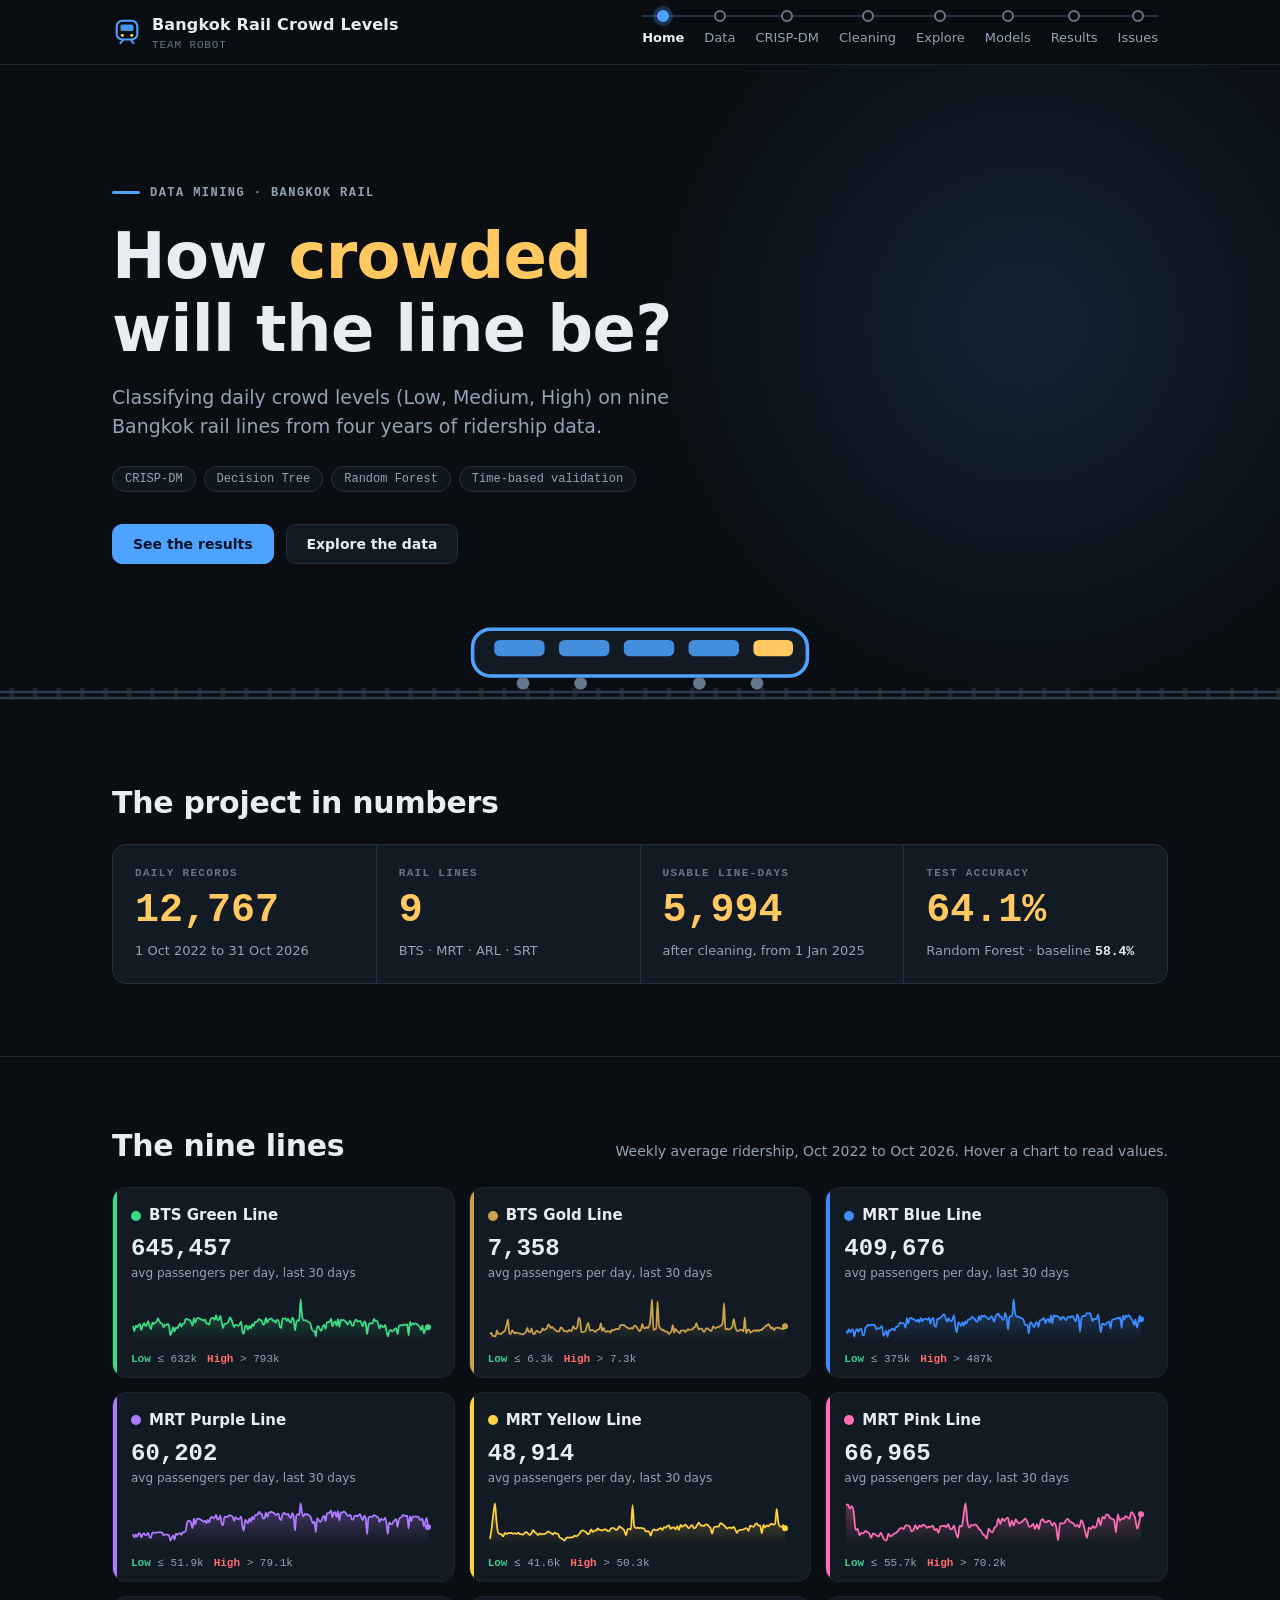
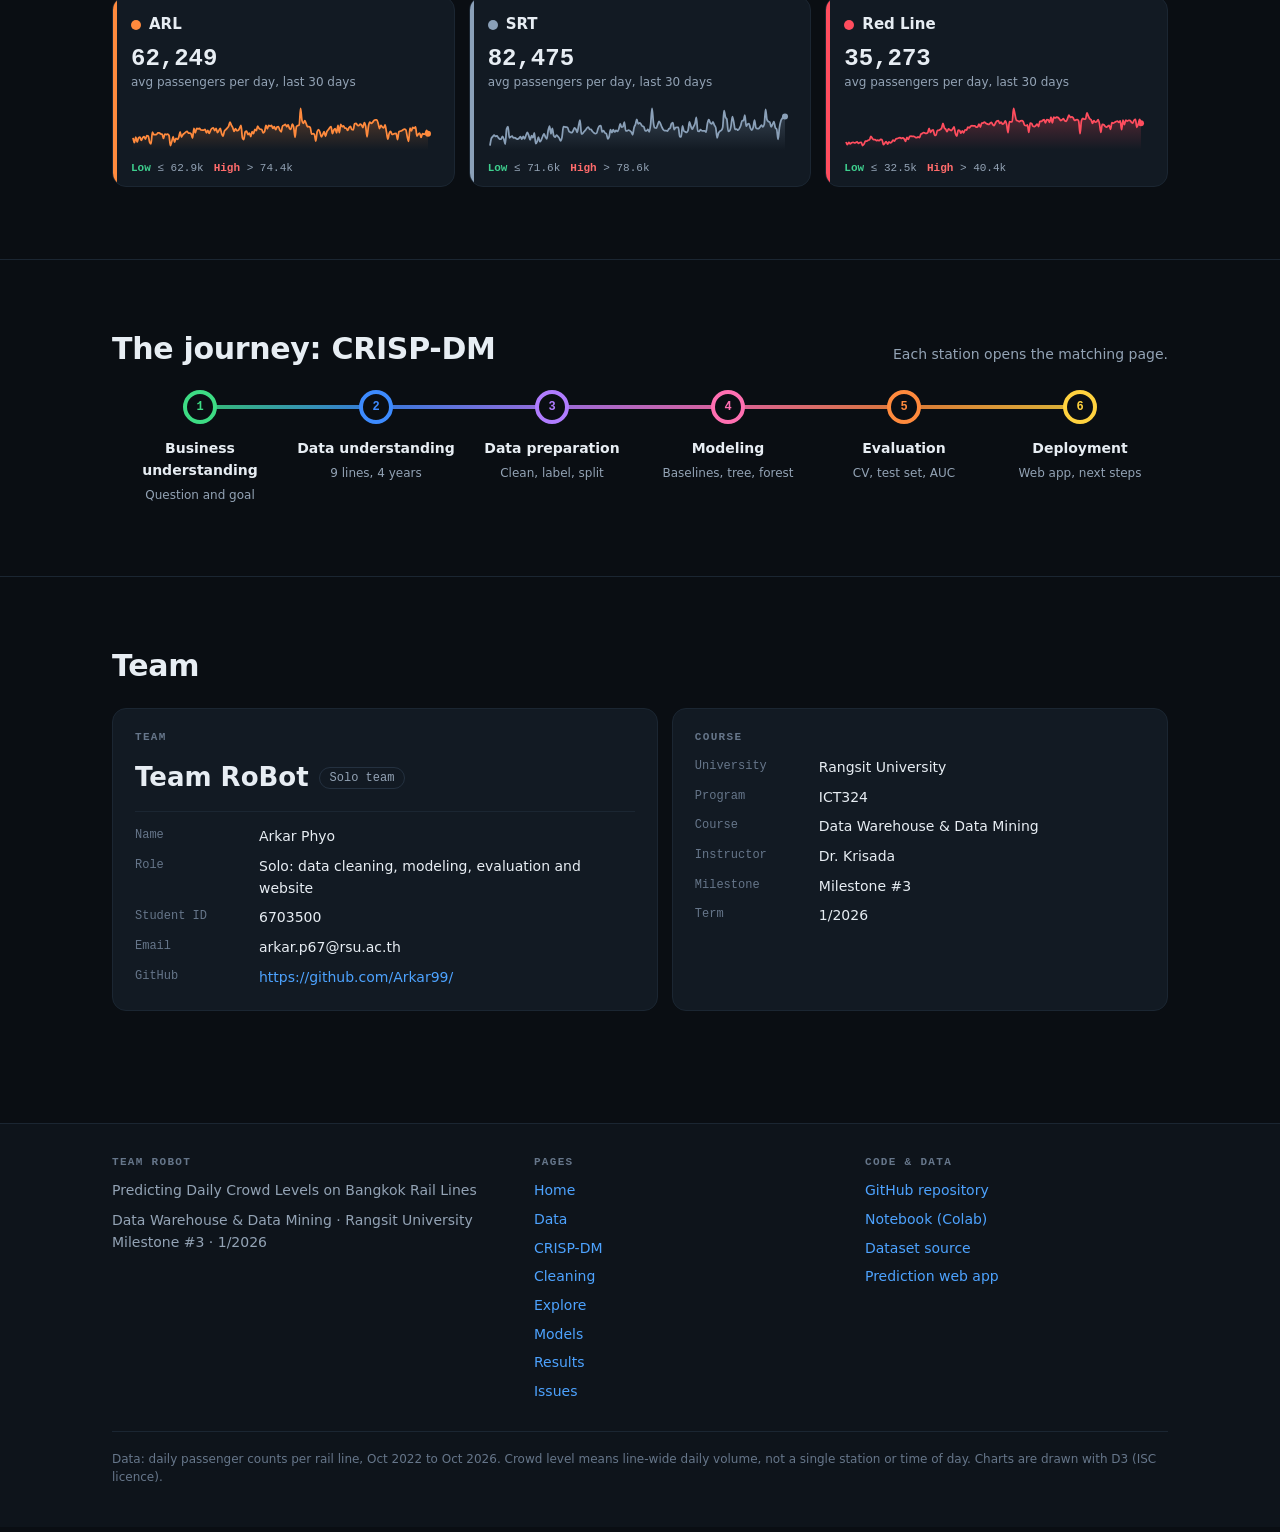
==== commit 33d0b3c8: "Cleaning & Explore Sections Added" ====
--- a/index.html
+++ b/index.html
@@ -3,7 +3,7 @@
 <head>
 <meta charset="utf-8">
 <meta name="viewport" content="width=device-width, initial-scale=1">
-<title>Bangkok Rail Crowd Levels · Team RoBot</title>
+<title>Bangkok Rail Crowd LevelsTeam RoBot · Team RoBot</title>
 <meta name="description" content="Data mining project: predicting Low, Medium or High daily crowd levels on nine Bangkok rail lines.">
 <meta name="theme-color" content="#0a0e13">
 <link rel="icon" href="assets/img/favicon.svg" type="image/svg+xml">
--- a/assets/css/style.css
+++ b/assets/css/style.css
@@ -494,3 +494,20 @@
 .detail .mini-title { font: 600 11px var(--mono); letter-spacing: .1em; text-transform: uppercase; color: var(--faint); margin-bottom: 10px; }
 .detail .mini .flow .node { font-size: 12px; padding: 6px 10px; }
 .detail .mini .ladder .step b { font-size: 13.5px; }
+
+/* ==========================================================================
+   Part 3 additions: findings, gradient key, wrapped tables, takeaway cards
+   ========================================================================== */
+.finding { font-size: 14px; color: var(--muted); margin: 0 0 14px; max-width: 70ch; }
+.finding b { color: var(--text); font-weight: 650; }
+.grad { height: 8px; border-radius: 4px; margin-top: 14px; }
+.grad-labels { display: flex; justify-content: space-between; font: 500 11px var(--mono); color: var(--faint); margin-top: 5px; }
+table.dict.wrap td:first-child { font-family: var(--font); font-size: 14px; white-space: normal; color: var(--text); min-width: 190px; }
+table.dict.wrap td:nth-child(2) { min-width: 200px; color: var(--text); }
+.takeaways { display: grid; grid-template-columns: repeat(3, 1fr); gap: 14px; }
+.takeaways .panel b { display: block; color: var(--text); font-size: 17px; font-weight: 650; margin-bottom: 6px; }
+.takeaways .panel p { font-size: 14px; color: var(--muted); }
+.takeaways .panel .ev { margin-top: 12px; font: 600 12.5px var(--mono); color: var(--board); }
+@media (max-width: 860px) { .takeaways { grid-template-columns: 1fr; } }
+#facts.board { grid-template-columns: repeat(3, 1fr); }
+@media (max-width: 560px) { #facts.board { grid-template-columns: repeat(2, 1fr); } }
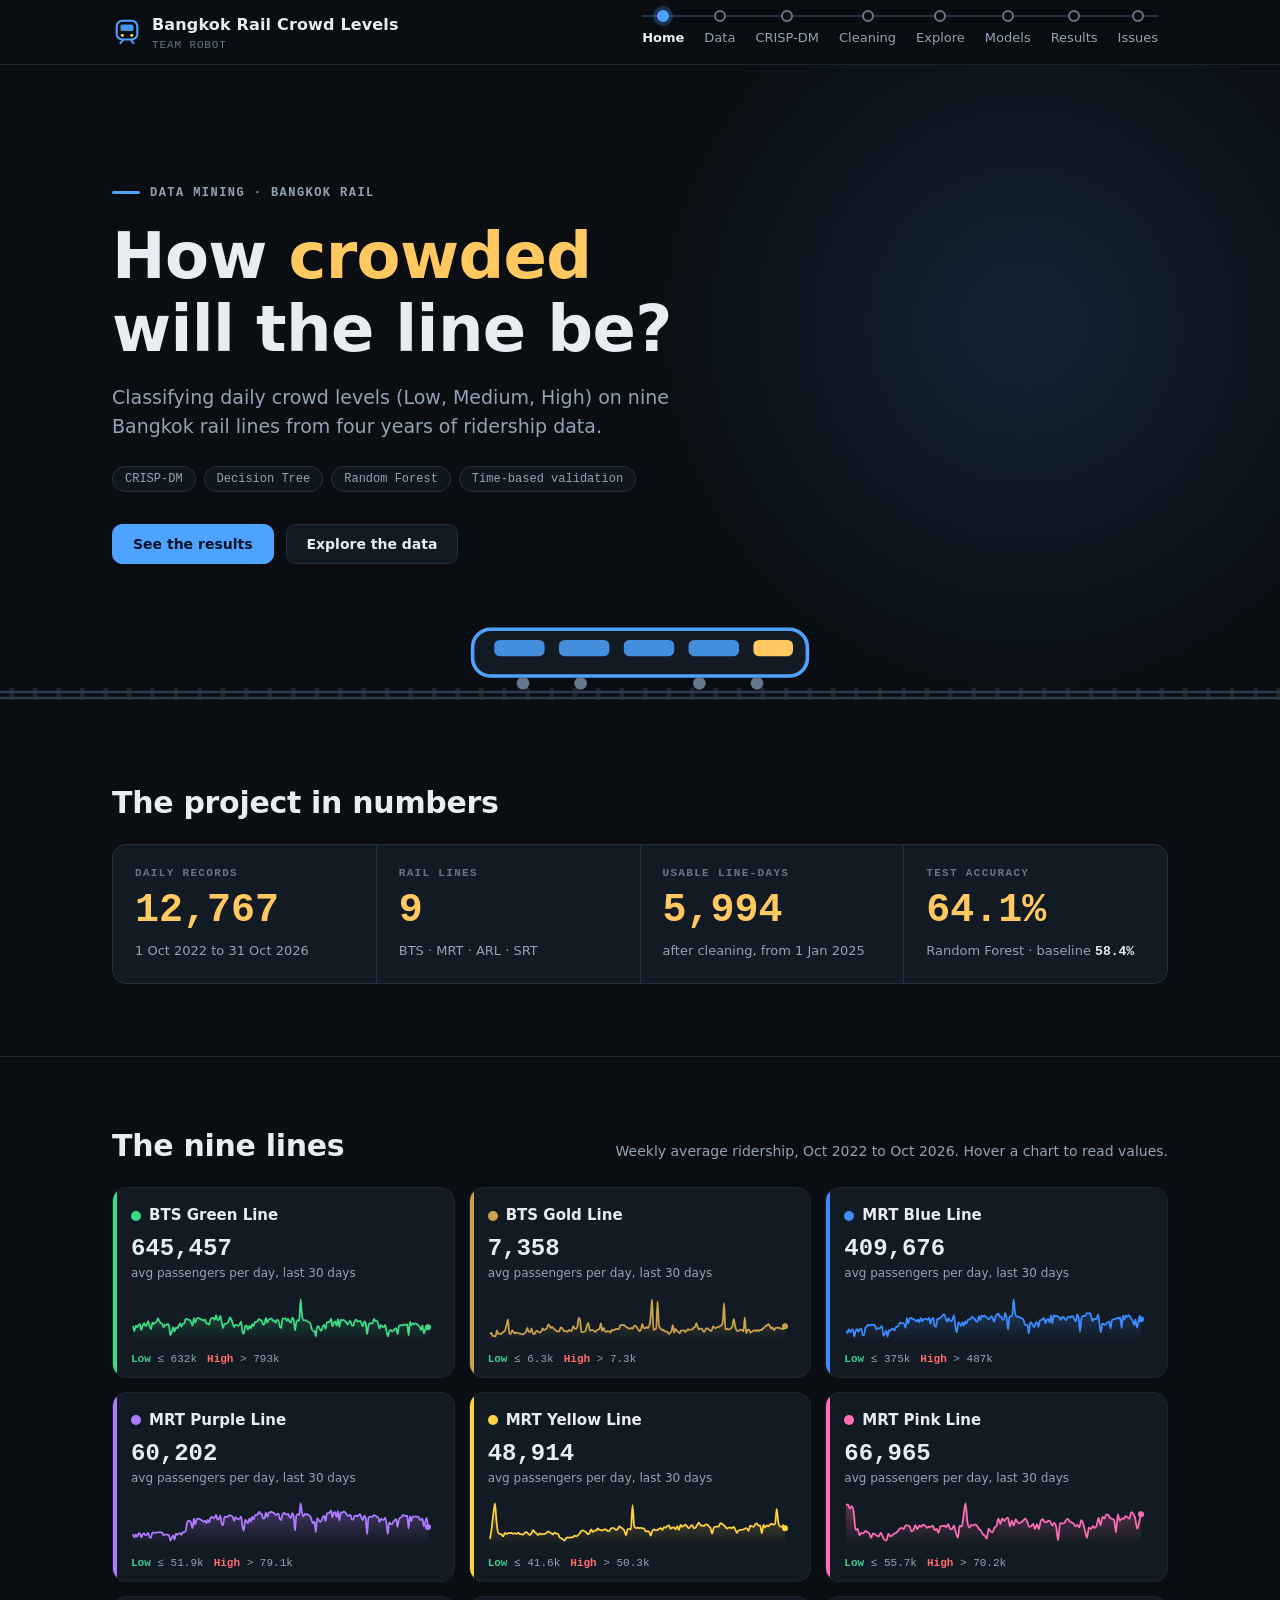
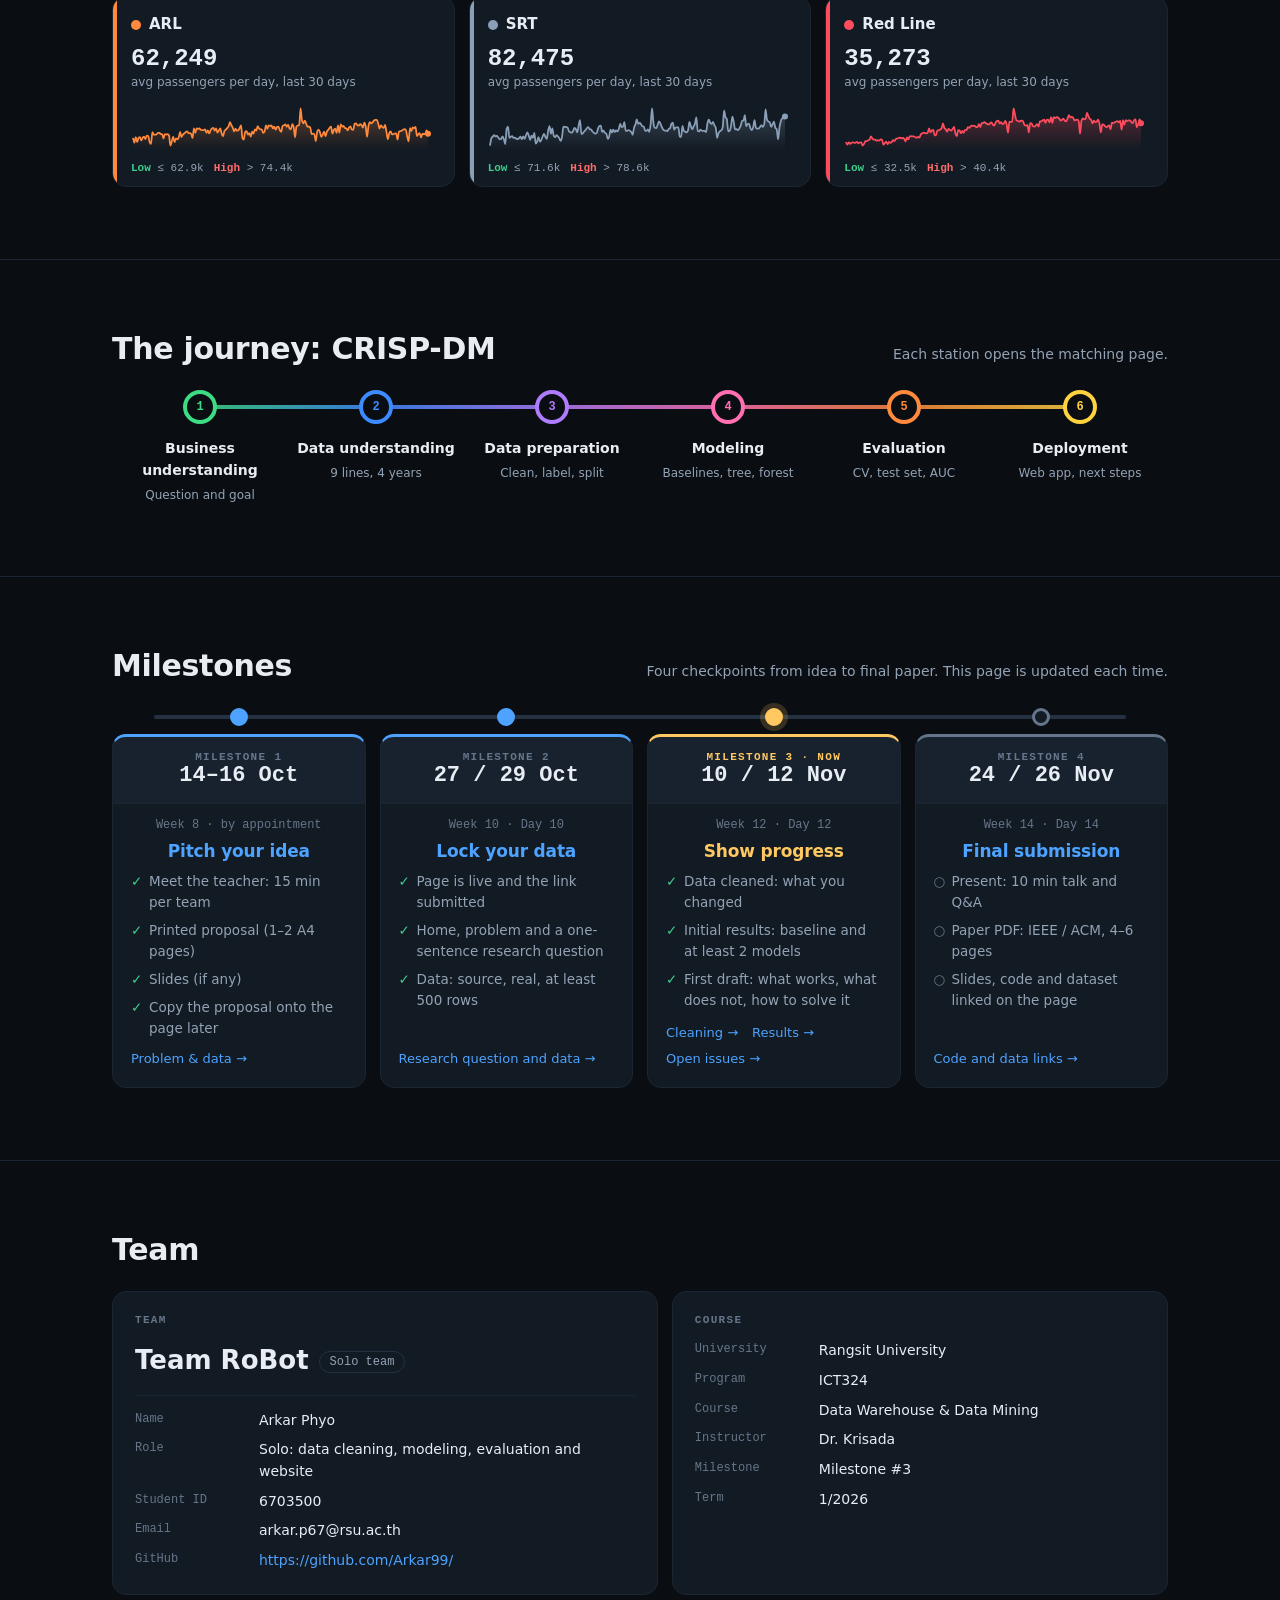
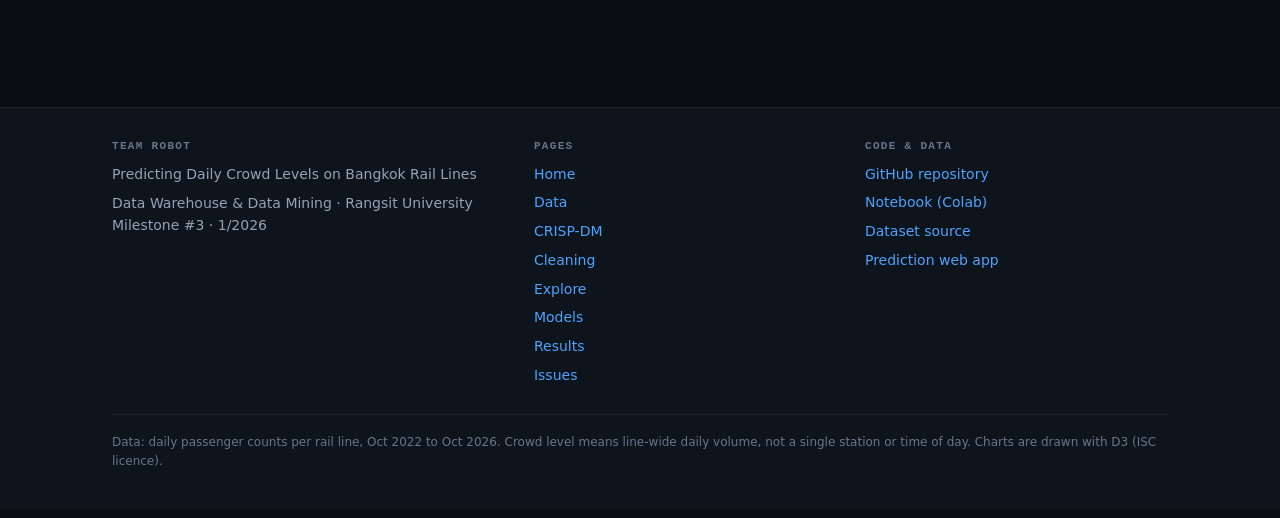
==== commit 7b6256df: "Added Milestones section in Home page." ====
--- a/index.html
+++ b/index.html
@@ -3,7 +3,7 @@
 <head>
 <meta charset="utf-8">
 <meta name="viewport" content="width=device-width, initial-scale=1">
-<title>Bangkok Rail Crowd LevelsTeam RoBot · Team RoBot</title>
+<title>Bangkok Rail Crowd Levels · Team RoBot</title>
 <meta name="description" content="Data mining project: predicting Low, Medium or High daily crowd levels on nine Bangkok rail lines.">
 <meta name="theme-color" content="#0a0e13">
 <link rel="icon" href="assets/img/favicon.svg" type="image/svg+xml">
@@ -64,6 +64,38 @@
   </div>
 </section>
 
+<section class="section" id="milestones">
+  <div class="wrap">
+    <div class="section-head"><h2>Milestones</h2><p>Four checkpoints from idea to final paper. This page is updated each time.</p></div>
+    <ol class="miles">
+      <li class="ms past">
+        <div class="ms-head"><span>Milestone 1</span><b>14–16 Oct</b></div>
+        <div class="ms-body"><div class="ms-week">Week 8 · by appointment</div><h3>Pitch your idea</h3>
+          <ul><li>Meet the teacher: 15 min per team</li><li>Printed proposal (1–2 A4 pages)</li><li>Slides (if any)</li><li>Copy the proposal onto the page later</li></ul>
+          <a class="ms-link" href="problem.html">Problem &amp; data →</a></div>
+      </li>
+      <li class="ms past">
+        <div class="ms-head"><span>Milestone 2</span><b>27 / 29 Oct</b></div>
+        <div class="ms-body"><div class="ms-week">Week 10 · Day 10</div><h3>Lock your data</h3>
+          <ul><li>Page is live and the link submitted</li><li>Home, problem and a one-sentence research question</li><li>Data: source, real, at least 500 rows</li></ul>
+          <a class="ms-link" href="problem.html">Research question and data →</a></div>
+      </li>
+      <li class="ms now">
+        <div class="ms-head"><span>Milestone 3 · now</span><b>10 / 12 Nov</b></div>
+        <div class="ms-body"><div class="ms-week">Week 12 · Day 12</div><h3>Show progress</h3>
+          <ul><li>Data cleaned: what you changed</li><li>Initial results: baseline and at least 2 models</li><li>First draft: what works, what does not, how to solve it</li></ul>
+          <div class="ms-links"><a class="ms-link" href="cleaning.html">Cleaning →</a><a class="ms-link" href="results.html">Results →</a><a class="ms-link" href="issues.html">Open issues →</a></div></div>
+      </li>
+      <li class="ms next">
+        <div class="ms-head"><span>Milestone 4</span><b>24 / 26 Nov</b></div>
+        <div class="ms-body"><div class="ms-week">Week 14 · Day 14</div><h3>Final submission</h3>
+          <ul><li>Present: 10 min talk and Q&amp;A</li><li>Paper PDF: IEEE / ACM, 4–6 pages</li><li>Slides, code and dataset linked on the page</li></ul>
+          <a class="ms-link" href="issues.html#code-data">Code and data links →</a></div>
+      </li>
+    </ol>
+  </div>
+</section>
+
 <section class="section">
   <div class="wrap">
     <div class="section-head"><h2>Team</h2></div>
--- a/assets/css/style.css
+++ b/assets/css/style.css
@@ -509,5 +509,67 @@
 .takeaways .panel p { font-size: 14px; color: var(--muted); }
 .takeaways .panel .ev { margin-top: 12px; font: 600 12.5px var(--mono); color: var(--board); }
 @media (max-width: 860px) { .takeaways { grid-template-columns: 1fr; } }
-#facts.board { grid-template-columns: repeat(3, 1fr); }
-@media (max-width: 560px) { #facts.board { grid-template-columns: repeat(2, 1fr); } }
+#facts.board, #checks.board, #headline.board { grid-template-columns: repeat(3, 1fr); }
+@media (max-width: 560px) { #facts.board { grid-template-columns: repeat(2, 1fr); } #checks.board, #headline.board { grid-template-columns: 1fr; } }
+
+/* Part 4: model cards, plain lists */
+.mcards { display: grid; grid-template-columns: repeat(4, 1fr); gap: 14px; }
+.mcards .panel { border-top: 3px solid var(--c, var(--accent)); display: flex; flex-direction: column; gap: 8px; }
+.mcards .panel .step { font: 600 11px var(--mono); letter-spacing: .12em; color: var(--faint); text-transform: uppercase; }
+.mcards .panel b { font-size: 16px; font-weight: 650; color: var(--text); }
+.mcards .panel p { font-size: 13.5px; color: var(--muted); margin: 0; }
+.mcards .panel .why-line { color: var(--text); }
+ul.plain { list-style: none; margin: 0; padding: 0; display: grid; gap: 10px; font-size: 14px; color: var(--muted); }
+ul.plain b { color: var(--text); font-weight: 650; }
+@media (max-width: 1000px) { .mcards { grid-template-columns: repeat(2, 1fr); } }
+@media (max-width: 560px) { .mcards { grid-template-columns: 1fr; } }
+.dot { display: inline-block; width: 9px; height: 9px; border-radius: 50%; margin-right: 8px; }
+table.dict td.best { color: var(--board); font-weight: 700; }
+table.dict .sd { color: var(--faint); font-weight: 400; font-size: 12px; }
+
+/* Part 5: issues, steps */
+.issues { display: grid; grid-template-columns: repeat(2, 1fr); gap: 14px; }
+.issue { background: var(--surface); border: 1px solid var(--border-soft); border-left: 3px solid var(--medium); border-radius: var(--radius); padding: 18px 20px; }
+.issue.high { border-left-color: var(--high); } .issue.low { border-left-color: var(--low); }
+.issue .head { margin-bottom: 10px; }
+.issue b { display: block; font-size: 16px; font-weight: 650; margin-bottom: 6px; }
+.issue p { font-size: 14px; color: var(--muted); margin: 0; }
+ol.steps { list-style: none; margin: 0; padding: 0; counter-reset: s; display: grid; gap: 10px; }
+ol.steps li { counter-increment: s; display: grid; grid-template-columns: 36px 1fr; column-gap: 12px; background: var(--surface); border: 1px solid var(--border-soft); border-radius: var(--radius); padding: 14px 18px; }
+ol.steps li::before { content: counter(s); grid-row: span 2; font: 700 20px var(--mono); color: var(--board); }
+ol.steps b { font-weight: 650; } ol.steps span { font-size: 14px; color: var(--muted); }
+#files a { color: var(--accent); }
+@media (max-width: 760px) { .issues { grid-template-columns: 1fr; } }
+
+/* CRISP-DM: long links must never widen the grid */
+.cycle-wrap > * { min-width: 0; }
+.detail { overflow-wrap: anywhere; }
+.detail .fig.fig-link { font: 650 clamp(18px, 2.4vw, 22px)/1.2 var(--font); }
+.detail .fig.fig-link { margin-bottom: 10px; }
+
+/* Home: milestones */
+.miles { list-style: none; margin: 0; padding: 26px 0 0; display: grid; grid-template-columns: repeat(4, 1fr); gap: 14px; position: relative; }
+.miles::before { content: ""; position: absolute; left: 4%; right: 4%; top: 7px; height: 4px; border-radius: 2px; background: var(--border); }
+.ms { position: relative; display: flex; flex-direction: column; }
+.ms::before { content: ""; position: absolute; left: 50%; top: -26px; width: 18px; height: 18px; margin-left: -9px; border-radius: 50%; background: var(--surface); border: 3px solid var(--accent); z-index: 1; }
+.ms.past::before { background: var(--accent); }
+.ms.now::before { background: var(--board); border-color: var(--board); box-shadow: 0 0 0 5px rgba(255,200,97,.18); }
+.ms.next::before { border-color: var(--faint); }
+.ms-head { background: var(--surface-2, #17212c); border: 1px solid var(--border-soft); border-bottom: 0; border-radius: var(--radius) var(--radius) 0 0; padding: 14px 18px; text-align: center; border-top: 3px solid var(--accent); }
+.ms.now .ms-head { border-top-color: var(--board); }
+.ms.next .ms-head { border-top-color: var(--faint); }
+.ms-head span { display: block; font: 600 11px var(--mono); letter-spacing: .12em; text-transform: uppercase; color: var(--faint); }
+.ms.now .ms-head span { color: var(--board); }
+.ms-head b { font: 700 22px var(--mono); }
+.ms-body { flex: 1; background: var(--surface); border: 1px solid var(--border-soft); border-radius: 0 0 var(--radius) var(--radius); padding: 14px 18px 18px; display: flex; flex-direction: column; gap: 10px; }
+.ms-week { font: 500 12px var(--mono); color: var(--faint); text-align: center; }
+.ms-body h3 { font-size: 17px; font-weight: 650; text-align: center; color: var(--accent); margin: 0; }
+.ms.now .ms-body h3 { color: var(--board); }
+.ms-body ul { margin: 0; padding: 0; list-style: none; display: grid; gap: 7px; align-content: start; font-size: 13.5px; color: var(--muted); flex: 1; }
+.ms-body li { padding-left: 18px; position: relative; }
+.ms-body li::before { content: "✓"; position: absolute; left: 0; color: var(--low); font-weight: 700; }
+.ms.next .ms-body li::before { content: "○"; color: var(--faint); font-weight: 400; }
+.ms-links { display: flex; flex-wrap: wrap; gap: 6px 14px; }
+.ms-link { font-size: 13px; color: var(--accent); }
+@media (max-width: 1000px) { .miles { grid-template-columns: repeat(2, 1fr); padding-top: 0; } .miles::before, .ms::before { display: none; } }
+@media (max-width: 560px) { .miles { grid-template-columns: 1fr; } }
